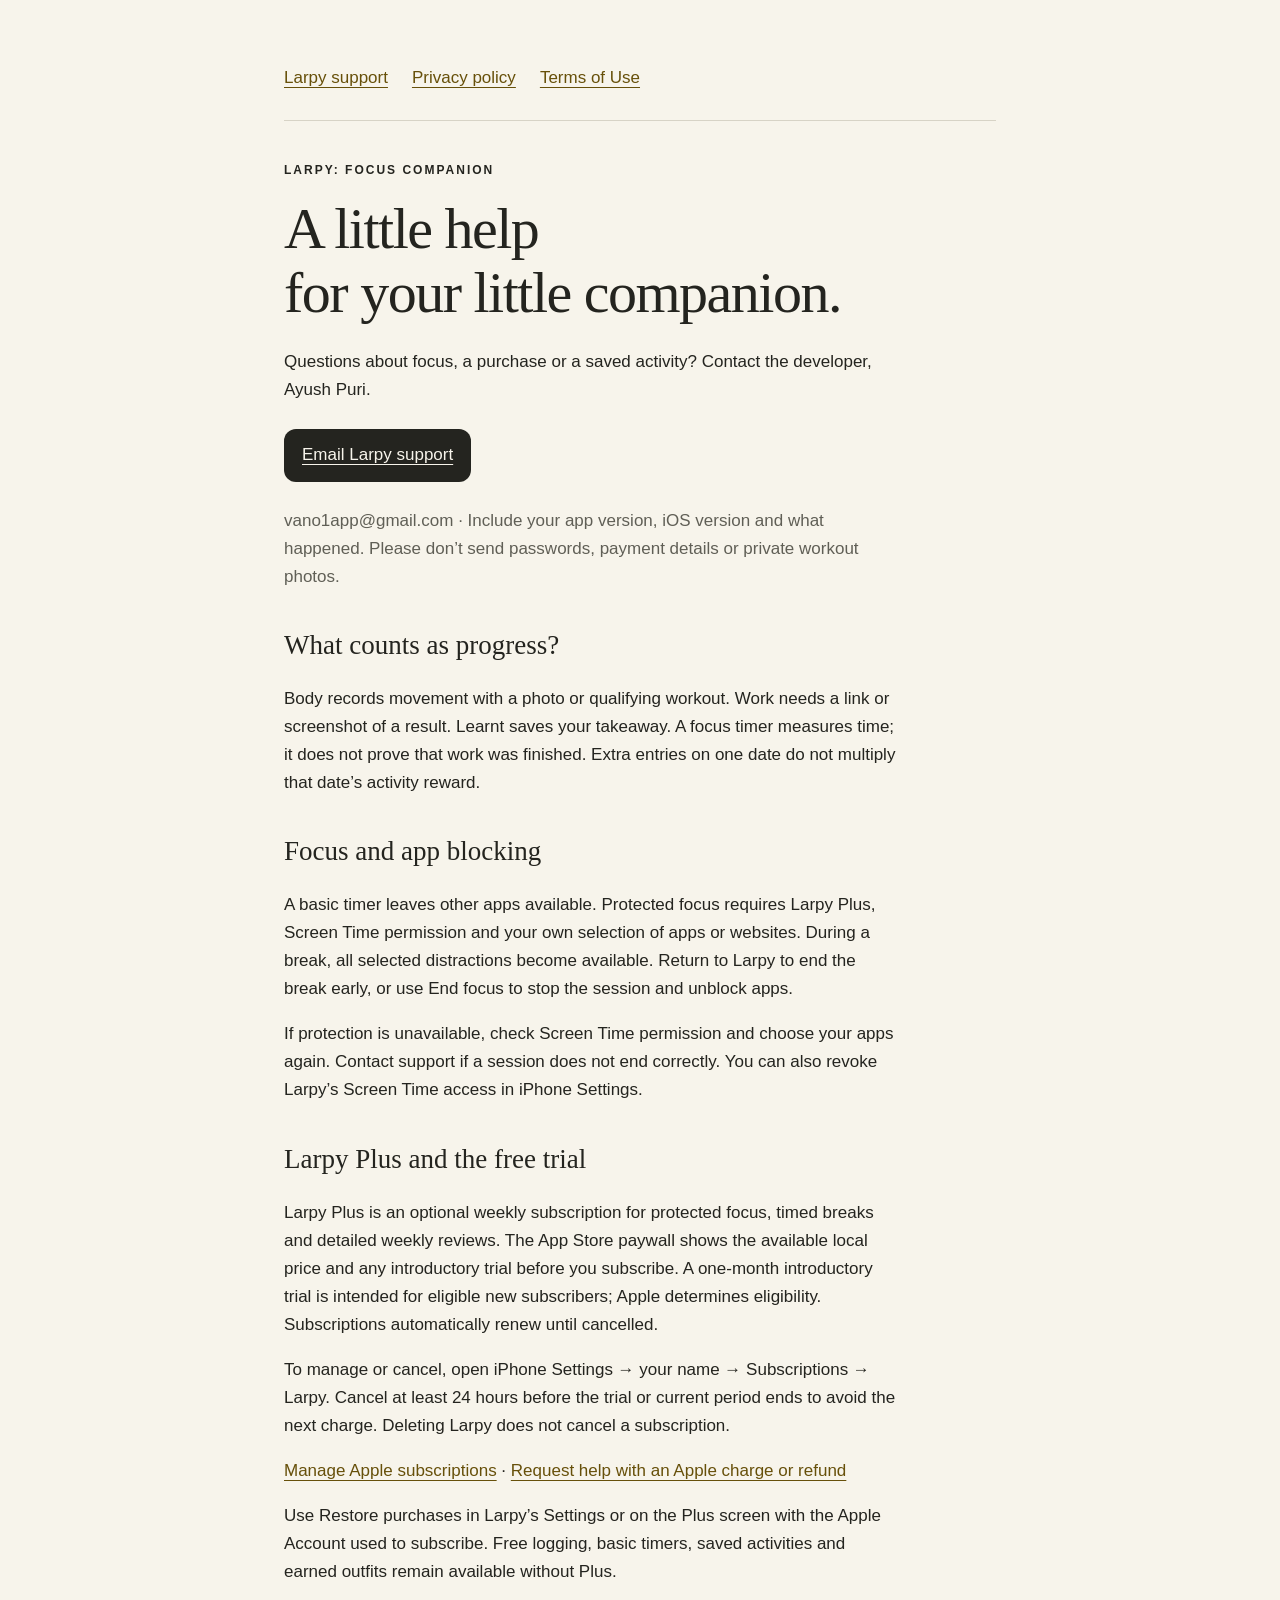
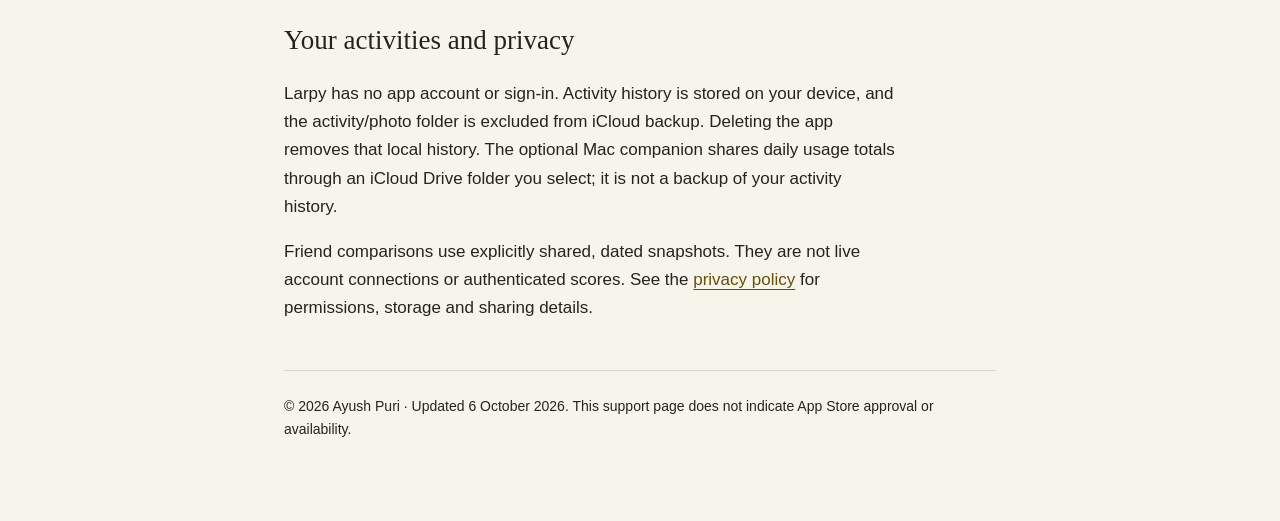
==== index.html @ c8212d13 "Publish Larpy support and privacy pages" ====
<!doctype html><html lang="en"><head><meta charset="utf-8"><meta name="viewport" content="width=device-width,initial-scale=1"><title>Larpy — Help & support</title><meta name="description" content="Help with Larpy activities, focus, purchases and your data."><link rel="stylesheet" href="style.css"></head><body><main>
<nav aria-label="Main"><a href="./" aria-current="page">Larpy support</a><a href="privacy.html">Privacy policy</a><a href="https://www.apple.com/legal/internet-services/itunes/dev/stdeula/">Terms of Use</a></nav>
<p class="eyebrow">Larpy: Focus Companion</p><h1>A little help<br>for your little companion.</h1><p>Questions about focus, a purchase or a saved activity? Contact the developer, Ayush Puri.</p><a class="contact" href="mailto:vano1app@gmail.com?subject=Larpy%20support">Email Larpy support</a><p class="muted">vano1app@gmail.com · Include your app version, iOS version and what happened. Please don’t send passwords, payment details or private workout photos.</p>
<h2>What counts as progress?</h2><p>Body records movement with a photo or qualifying workout. Work needs a link or screenshot of a result. Learnt saves your takeaway. A focus timer measures time; it does not prove that work was finished. Extra entries on one date do not multiply that date’s activity reward.</p>
<h2>Focus and app blocking</h2><p>A basic timer leaves other apps available. Protected focus requires Larpy Plus, Screen Time permission and your own selection of apps or websites. During a break, all selected distractions become available. Return to Larpy to end the break early, or use End focus to stop the session and unblock apps.</p><p>If protection is unavailable, check Screen Time permission and choose your apps again. Contact support if a session does not end correctly. You can also revoke Larpy’s Screen Time access in iPhone Settings.</p>
<h2>Larpy Plus and the free trial</h2><p>Larpy Plus is an optional weekly subscription for protected focus, timed breaks and detailed weekly reviews. The App Store paywall shows the available local price and any introductory trial before you subscribe. A one-month introductory trial is intended for eligible new subscribers; Apple determines eligibility. Subscriptions automatically renew until cancelled.</p><p>To manage or cancel, open iPhone Settings → your name → Subscriptions → Larpy. Cancel at least 24 hours before the trial or current period ends to avoid the next charge. Deleting Larpy does not cancel a subscription.</p><p><a href="https://apps.apple.com/account/subscriptions">Manage Apple subscriptions</a> · <a href="https://reportaproblem.apple.com/">Request help with an Apple charge or refund</a></p><p>Use Restore purchases in Larpy’s Settings or on the Plus screen with the Apple Account used to subscribe. Free logging, basic timers, saved activities and earned outfits remain available without Plus.</p>
<h2>Your activities and privacy</h2><p>Larpy has no app account or sign-in. Activity history is stored on your device, and the activity/photo folder is excluded from iCloud backup. Deleting the app removes that local history. The optional Mac companion shares daily usage totals through an iCloud Drive folder you select; it is not a backup of your activity history.</p><p>Friend comparisons use explicitly shared, dated snapshots. They are not live account connections or authenticated scores. See the <a href="privacy.html">privacy policy</a> for permissions, storage and sharing details.</p>
<footer>© 2026 Ayush Puri · Updated 6 October 2026. This support page does not indicate App Store approval or availability.</footer></main></body></html>
---- style.css ----
:root{color-scheme:light dark;--bg:#f7f4eb;--ink:#24241f;--muted:#605f56;--line:#d7d3c6;--accent:#67500a}*{box-sizing:border-box}body{margin:0;background:var(--bg);color:var(--ink);font:17px/1.65 -apple-system,BlinkMacSystemFont,"Segoe UI",sans-serif}main{max-width:760px;margin:auto;padding:56px 24px 80px}nav{display:flex;flex-wrap:wrap;gap:12px 24px;border-bottom:1px solid var(--line);padding-bottom:20px;margin-bottom:40px}a{color:var(--accent);text-underline-offset:4px}nav a{min-height:44px;display:flex;align-items:center}h1{font:500 clamp(36px,7vw,58px)/1.1 Georgia,serif;letter-spacing:-1.5px;margin:16px 0 24px}h2{font:500 27px/1.25 Georgia,serif;margin-top:38px}p,li{max-width:65ch}small,.muted{color:var(--muted)}.eyebrow{letter-spacing:2px;font-size:12px;font-weight:700;text-transform:uppercase}.contact{display:inline-block;padding:12px 18px;background:var(--ink);color:var(--bg);border-radius:12px;margin:8px 0}footer{margin-top:48px;padding-top:24px;border-top:1px solid var(--line);font-size:14px}a:focus-visible{outline:3px solid currentColor;outline-offset:5px}@media(prefers-color-scheme:dark){:root{--bg:#171714;--ink:#f4efde;--muted:#b9b6a9;--line:#3b3b34;--accent:#dcc173}}@media(max-width:480px){main{padding-top:28px}h1{letter-spacing:-1px}}
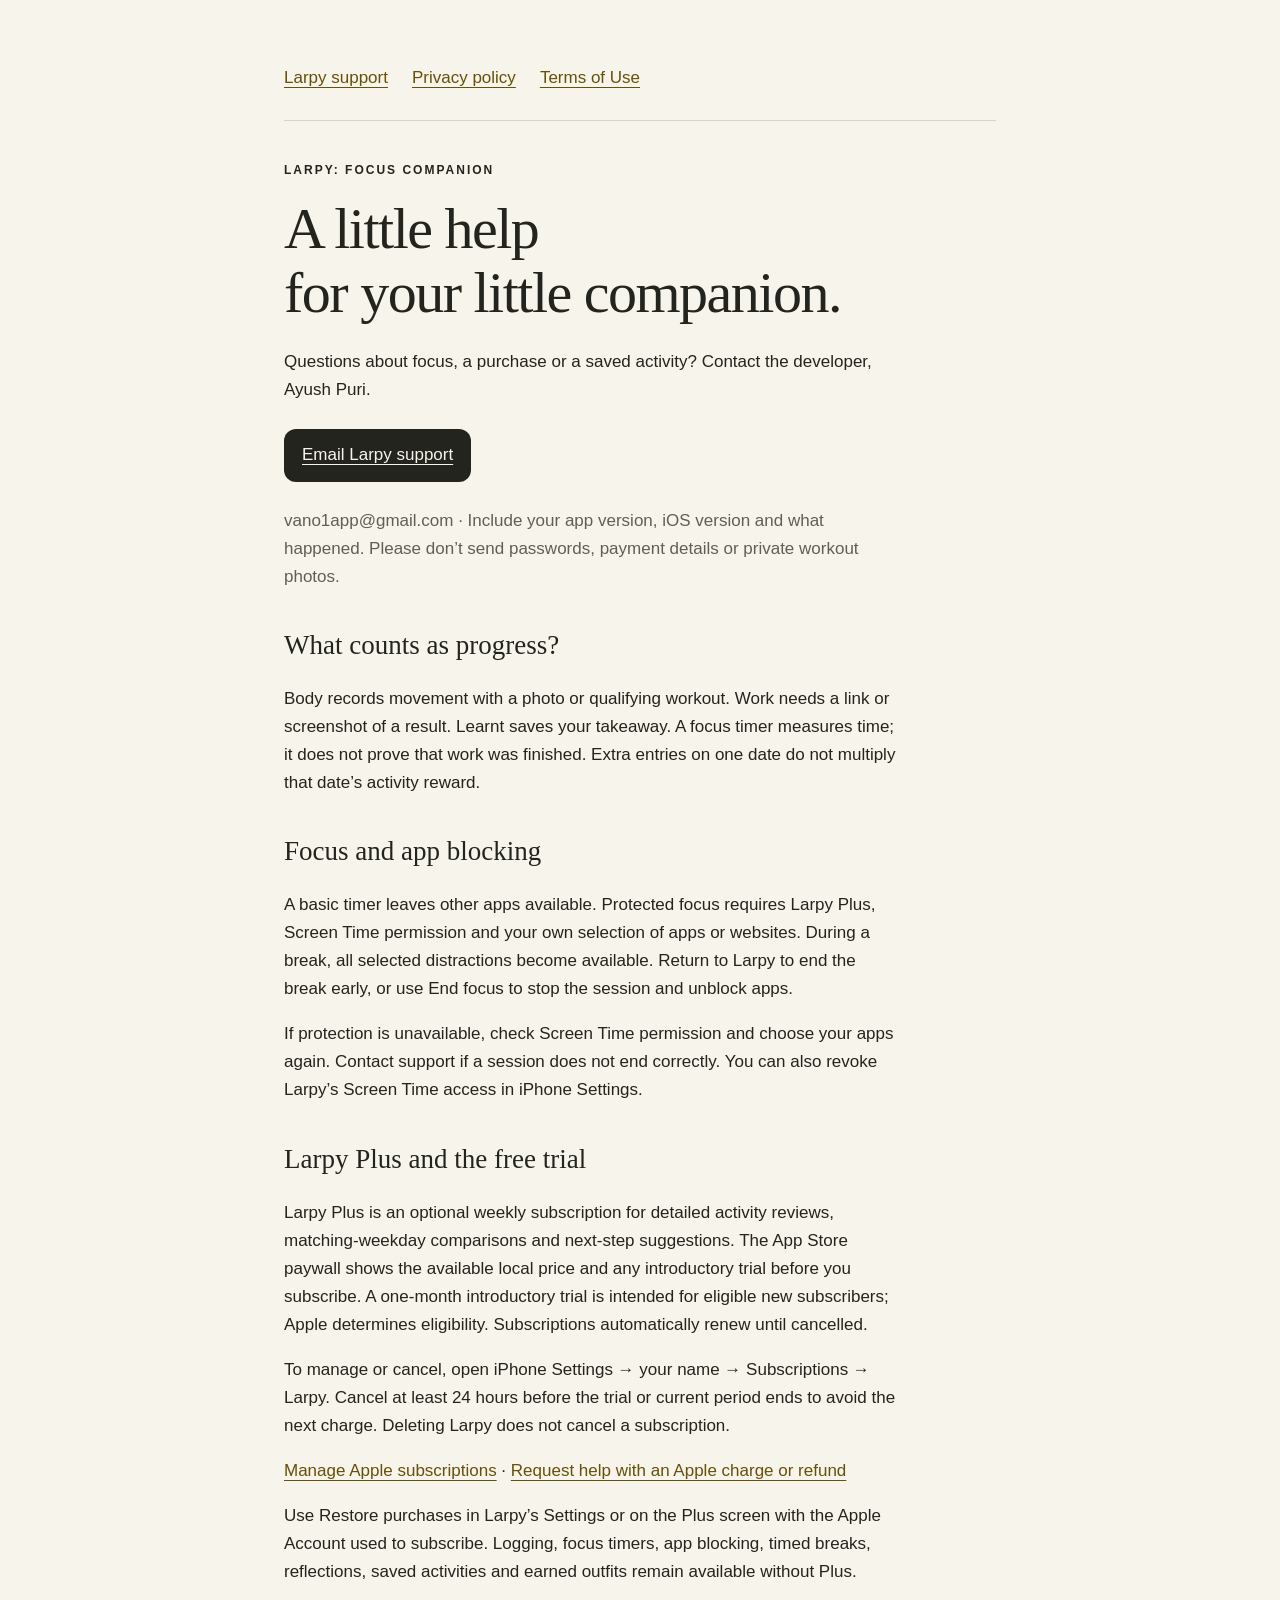
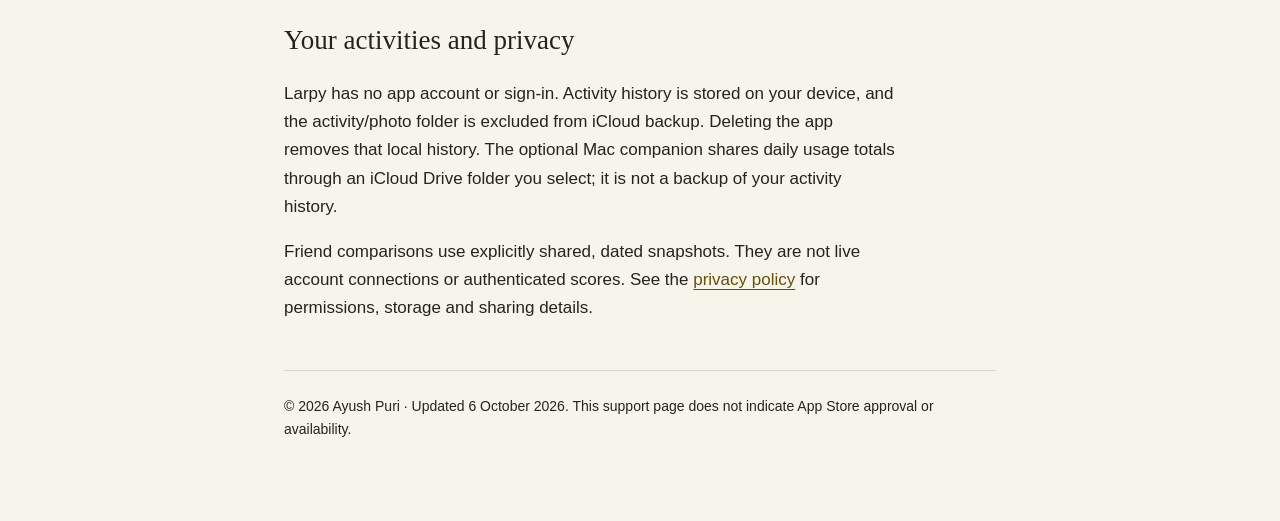
==== commit 2520928a: "Clarify free Screen Time features and Plus review scope" ====
--- a/index.html
+++ b/index.html
@@ -3,6 +3,6 @@
 <p class="eyebrow">Larpy: Focus Companion</p><h1>A little help<br>for your little companion.</h1><p>Questions about focus, a purchase or a saved activity? Contact the developer, Ayush Puri.</p><a class="contact" href="mailto:vano1app@gmail.com?subject=Larpy%20support">Email Larpy support</a><p class="muted">vano1app@gmail.com · Include your app version, iOS version and what happened. Please don’t send passwords, payment details or private workout photos.</p>
 <h2>What counts as progress?</h2><p>Body records movement with a photo or qualifying workout. Work needs a link or screenshot of a result. Learnt saves your takeaway. A focus timer measures time; it does not prove that work was finished. Extra entries on one date do not multiply that date’s activity reward.</p>
 <h2>Focus and app blocking</h2><p>A basic timer leaves other apps available. Protected focus requires Larpy Plus, Screen Time permission and your own selection of apps or websites. During a break, all selected distractions become available. Return to Larpy to end the break early, or use End focus to stop the session and unblock apps.</p><p>If protection is unavailable, check Screen Time permission and choose your apps again. Contact support if a session does not end correctly. You can also revoke Larpy’s Screen Time access in iPhone Settings.</p>
-<h2>Larpy Plus and the free trial</h2><p>Larpy Plus is an optional weekly subscription for protected focus, timed breaks and detailed weekly reviews. The App Store paywall shows the available local price and any introductory trial before you subscribe. A one-month introductory trial is intended for eligible new subscribers; Apple determines eligibility. Subscriptions automatically renew until cancelled.</p><p>To manage or cancel, open iPhone Settings → your name → Subscriptions → Larpy. Cancel at least 24 hours before the trial or current period ends to avoid the next charge. Deleting Larpy does not cancel a subscription.</p><p><a href="https://apps.apple.com/account/subscriptions">Manage Apple subscriptions</a> · <a href="https://reportaproblem.apple.com/">Request help with an Apple charge or refund</a></p><p>Use Restore purchases in Larpy’s Settings or on the Plus screen with the Apple Account used to subscribe. Free logging, basic timers, saved activities and earned outfits remain available without Plus.</p>
+<h2>Larpy Plus and the free trial</h2><p>Larpy Plus is an optional weekly subscription for detailed activity reviews, matching-weekday comparisons and next-step suggestions. The App Store paywall shows the available local price and any introductory trial before you subscribe. A one-month introductory trial is intended for eligible new subscribers; Apple determines eligibility. Subscriptions automatically renew until cancelled.</p><p>To manage or cancel, open iPhone Settings → your name → Subscriptions → Larpy. Cancel at least 24 hours before the trial or current period ends to avoid the next charge. Deleting Larpy does not cancel a subscription.</p><p><a href="https://apps.apple.com/account/subscriptions">Manage Apple subscriptions</a> · <a href="https://reportaproblem.apple.com/">Request help with an Apple charge or refund</a></p><p>Use Restore purchases in Larpy’s Settings or on the Plus screen with the Apple Account used to subscribe. Logging, focus timers, app blocking, timed breaks, reflections, saved activities and earned outfits remain available without Plus.</p>
 <h2>Your activities and privacy</h2><p>Larpy has no app account or sign-in. Activity history is stored on your device, and the activity/photo folder is excluded from iCloud backup. Deleting the app removes that local history. The optional Mac companion shares daily usage totals through an iCloud Drive folder you select; it is not a backup of your activity history.</p><p>Friend comparisons use explicitly shared, dated snapshots. They are not live account connections or authenticated scores. See the <a href="privacy.html">privacy policy</a> for permissions, storage and sharing details.</p>
 <footer>© 2026 Ayush Puri · Updated 6 October 2026. This support page does not indicate App Store approval or availability.</footer></main></body></html>
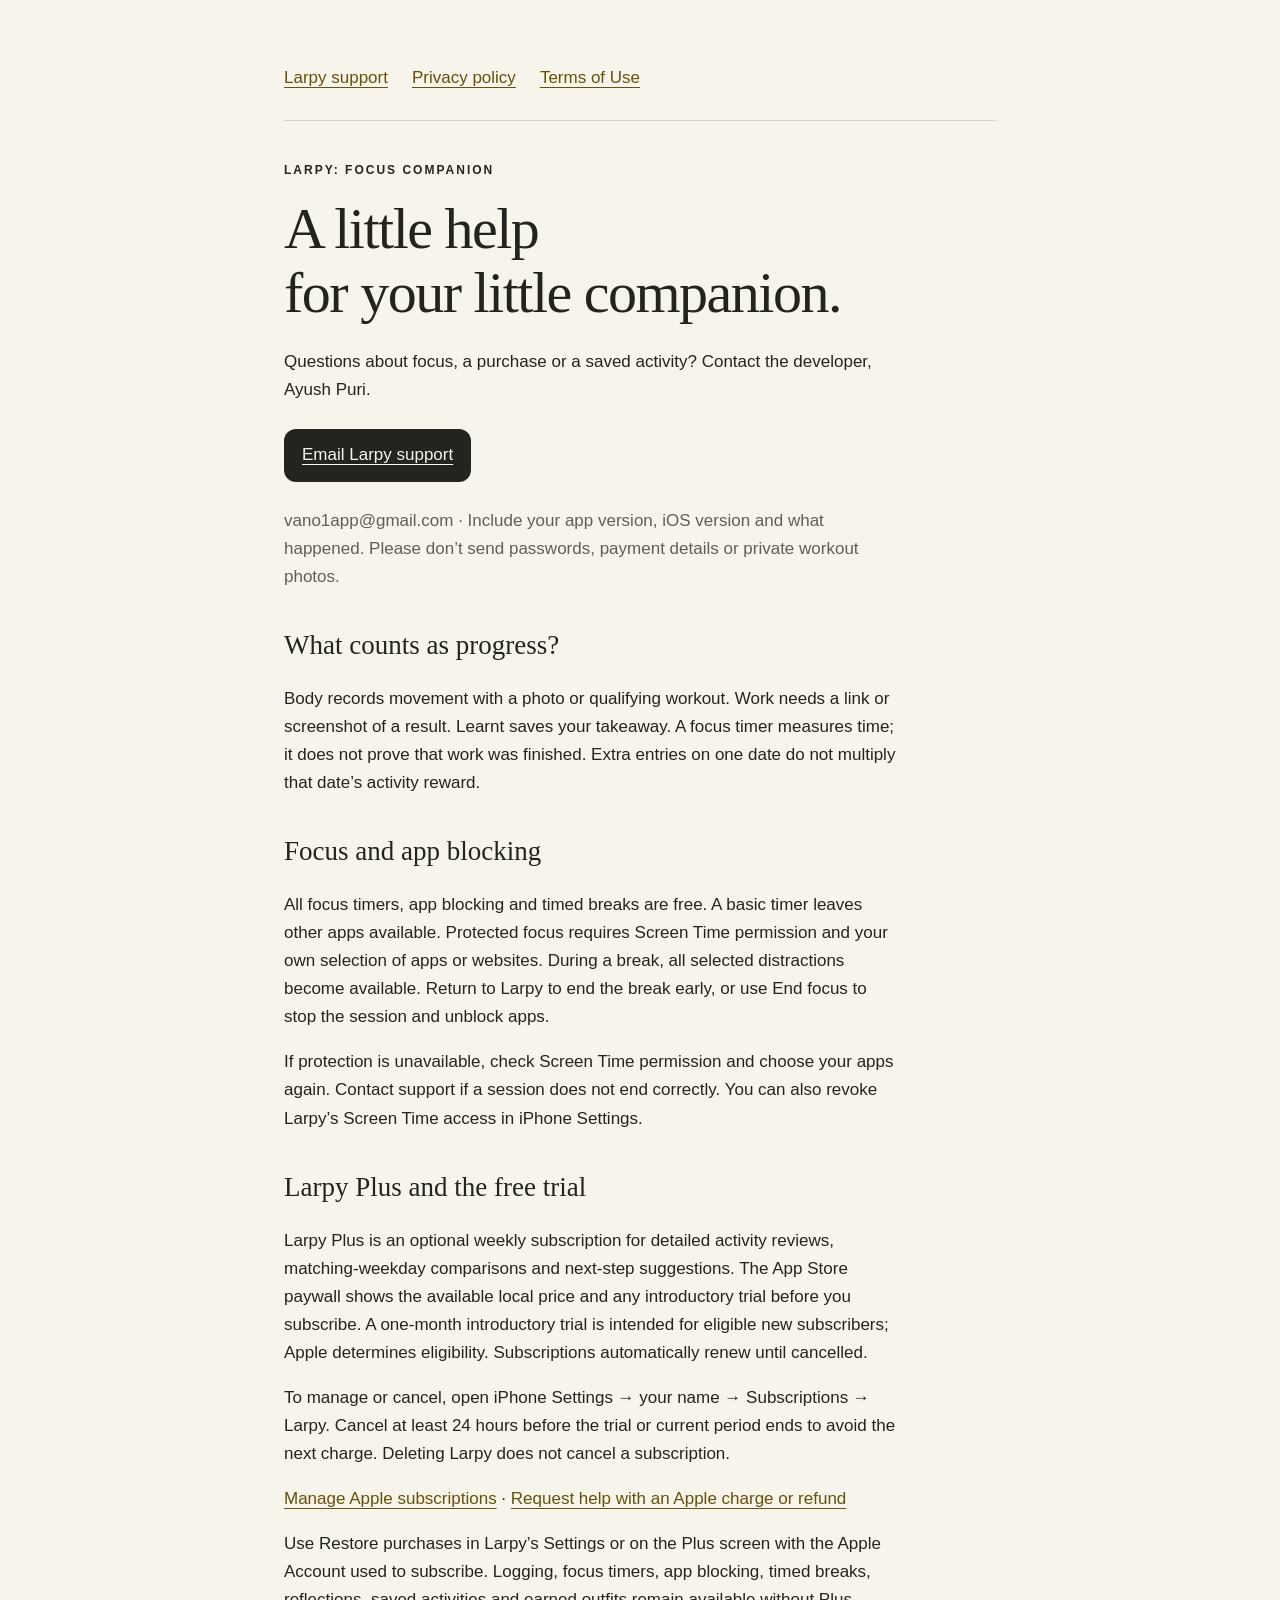
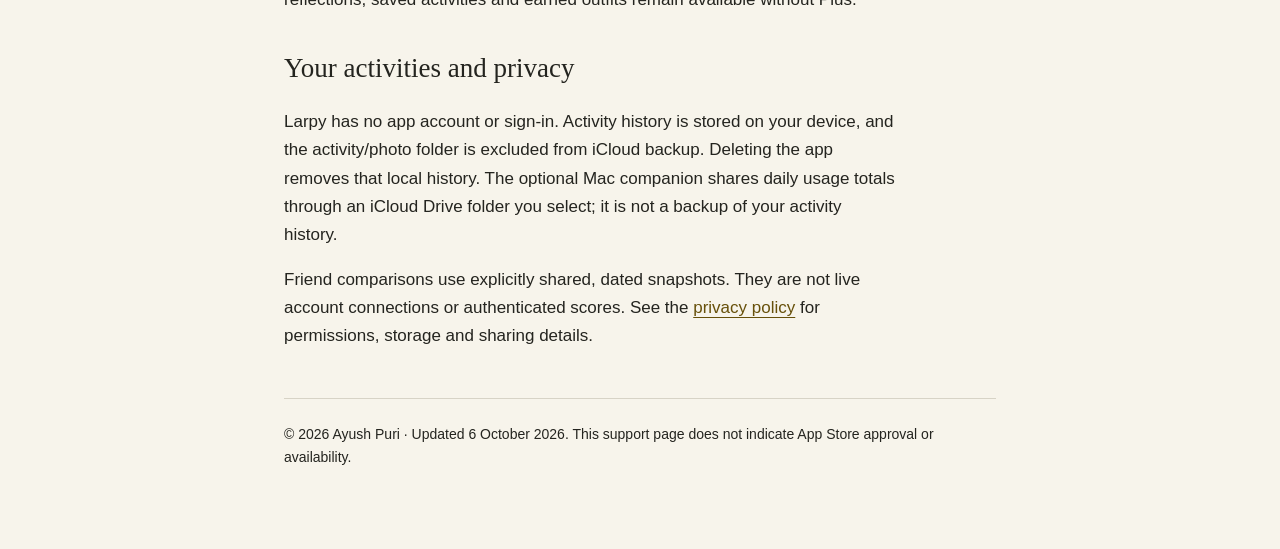
==== commit 67e51548: "Correct free focus requirement in support instructions" ====
--- a/index.html
+++ b/index.html
@@ -2,7 +2,7 @@
 <nav aria-label="Main"><a href="./" aria-current="page">Larpy support</a><a href="privacy.html">Privacy policy</a><a href="https://www.apple.com/legal/internet-services/itunes/dev/stdeula/">Terms of Use</a></nav>
 <p class="eyebrow">Larpy: Focus Companion</p><h1>A little help<br>for your little companion.</h1><p>Questions about focus, a purchase or a saved activity? Contact the developer, Ayush Puri.</p><a class="contact" href="mailto:vano1app@gmail.com?subject=Larpy%20support">Email Larpy support</a><p class="muted">vano1app@gmail.com · Include your app version, iOS version and what happened. Please don’t send passwords, payment details or private workout photos.</p>
 <h2>What counts as progress?</h2><p>Body records movement with a photo or qualifying workout. Work needs a link or screenshot of a result. Learnt saves your takeaway. A focus timer measures time; it does not prove that work was finished. Extra entries on one date do not multiply that date’s activity reward.</p>
-<h2>Focus and app blocking</h2><p>A basic timer leaves other apps available. Protected focus requires Larpy Plus, Screen Time permission and your own selection of apps or websites. During a break, all selected distractions become available. Return to Larpy to end the break early, or use End focus to stop the session and unblock apps.</p><p>If protection is unavailable, check Screen Time permission and choose your apps again. Contact support if a session does not end correctly. You can also revoke Larpy’s Screen Time access in iPhone Settings.</p>
+<h2>Focus and app blocking</h2><p>All focus timers, app blocking and timed breaks are free. A basic timer leaves other apps available. Protected focus requires Screen Time permission and your own selection of apps or websites. During a break, all selected distractions become available. Return to Larpy to end the break early, or use End focus to stop the session and unblock apps.</p><p>If protection is unavailable, check Screen Time permission and choose your apps again. Contact support if a session does not end correctly. You can also revoke Larpy’s Screen Time access in iPhone Settings.</p>
 <h2>Larpy Plus and the free trial</h2><p>Larpy Plus is an optional weekly subscription for detailed activity reviews, matching-weekday comparisons and next-step suggestions. The App Store paywall shows the available local price and any introductory trial before you subscribe. A one-month introductory trial is intended for eligible new subscribers; Apple determines eligibility. Subscriptions automatically renew until cancelled.</p><p>To manage or cancel, open iPhone Settings → your name → Subscriptions → Larpy. Cancel at least 24 hours before the trial or current period ends to avoid the next charge. Deleting Larpy does not cancel a subscription.</p><p><a href="https://apps.apple.com/account/subscriptions">Manage Apple subscriptions</a> · <a href="https://reportaproblem.apple.com/">Request help with an Apple charge or refund</a></p><p>Use Restore purchases in Larpy’s Settings or on the Plus screen with the Apple Account used to subscribe. Logging, focus timers, app blocking, timed breaks, reflections, saved activities and earned outfits remain available without Plus.</p>
 <h2>Your activities and privacy</h2><p>Larpy has no app account or sign-in. Activity history is stored on your device, and the activity/photo folder is excluded from iCloud backup. Deleting the app removes that local history. The optional Mac companion shares daily usage totals through an iCloud Drive folder you select; it is not a backup of your activity history.</p><p>Friend comparisons use explicitly shared, dated snapshots. They are not live account connections or authenticated scores. See the <a href="privacy.html">privacy policy</a> for permissions, storage and sharing details.</p>
 <footer>© 2026 Ayush Puri · Updated 6 October 2026. This support page does not indicate App Store approval or availability.</footer></main></body></html>
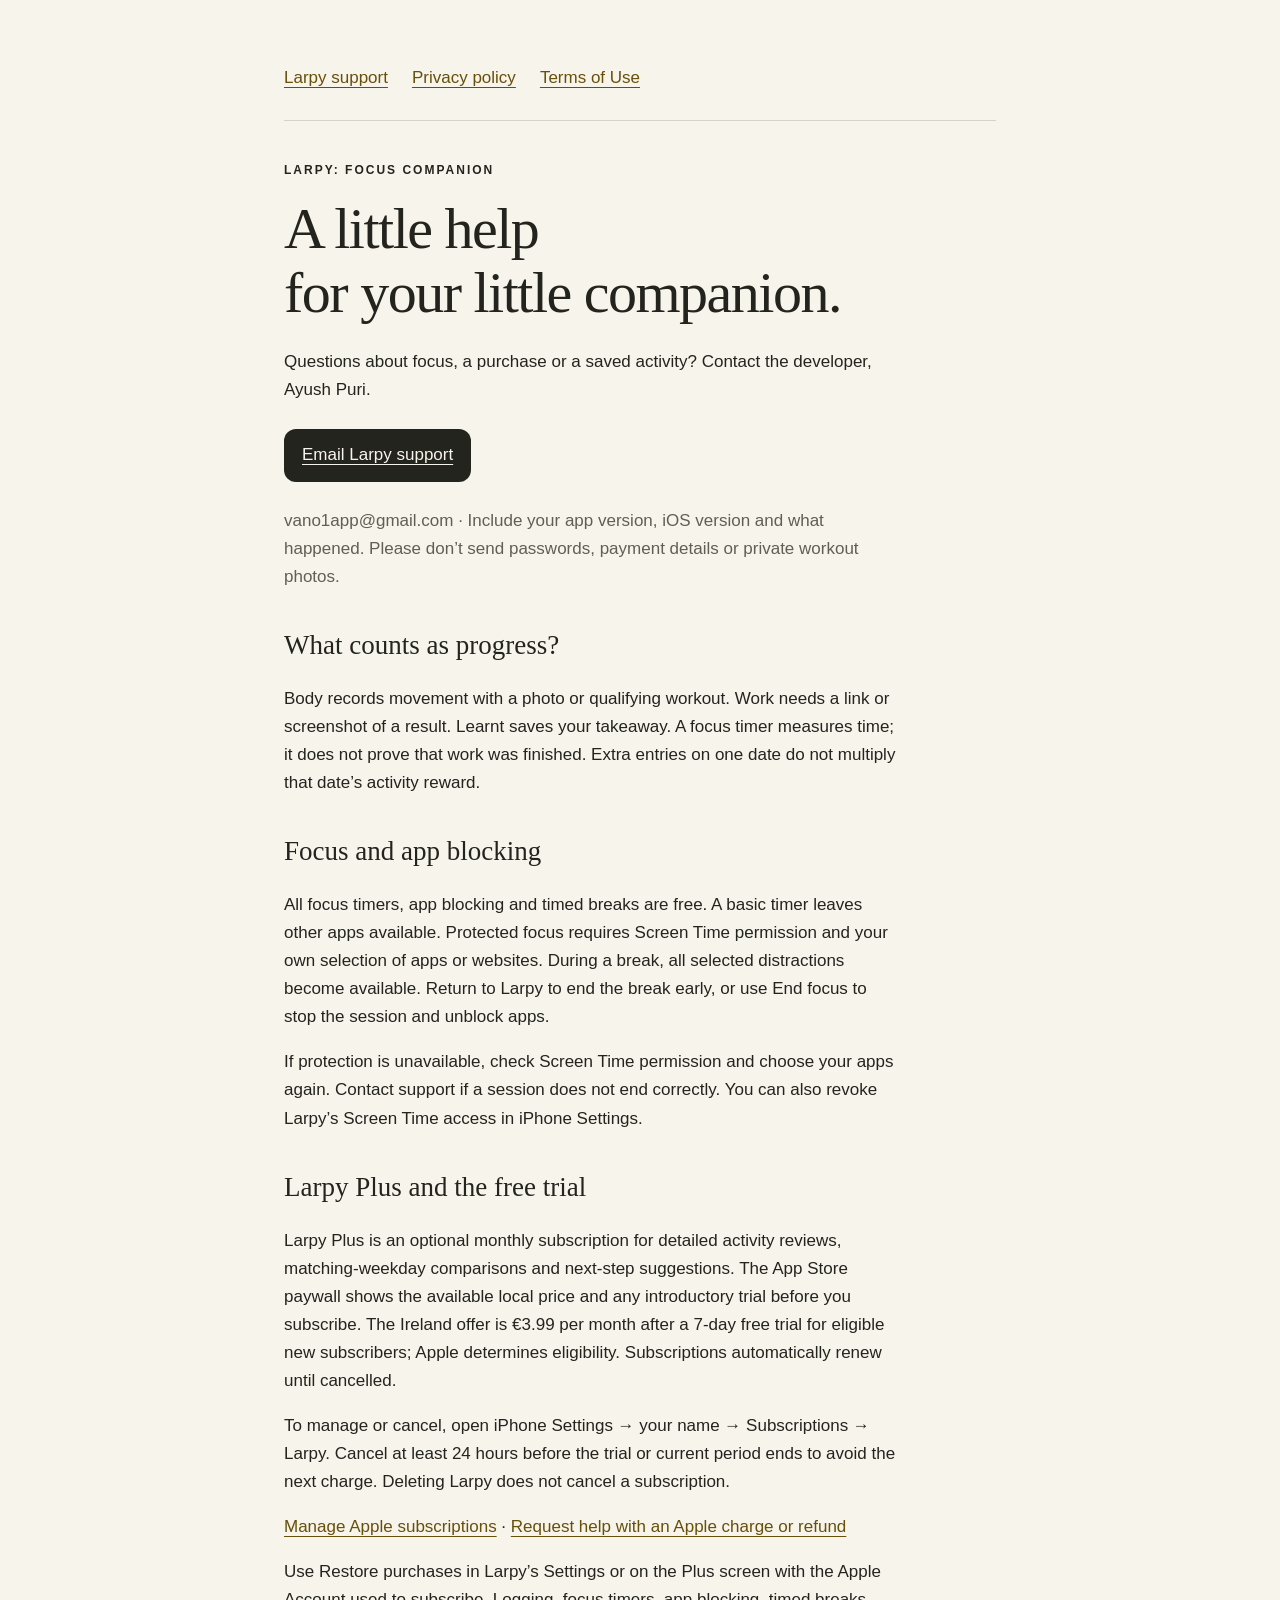
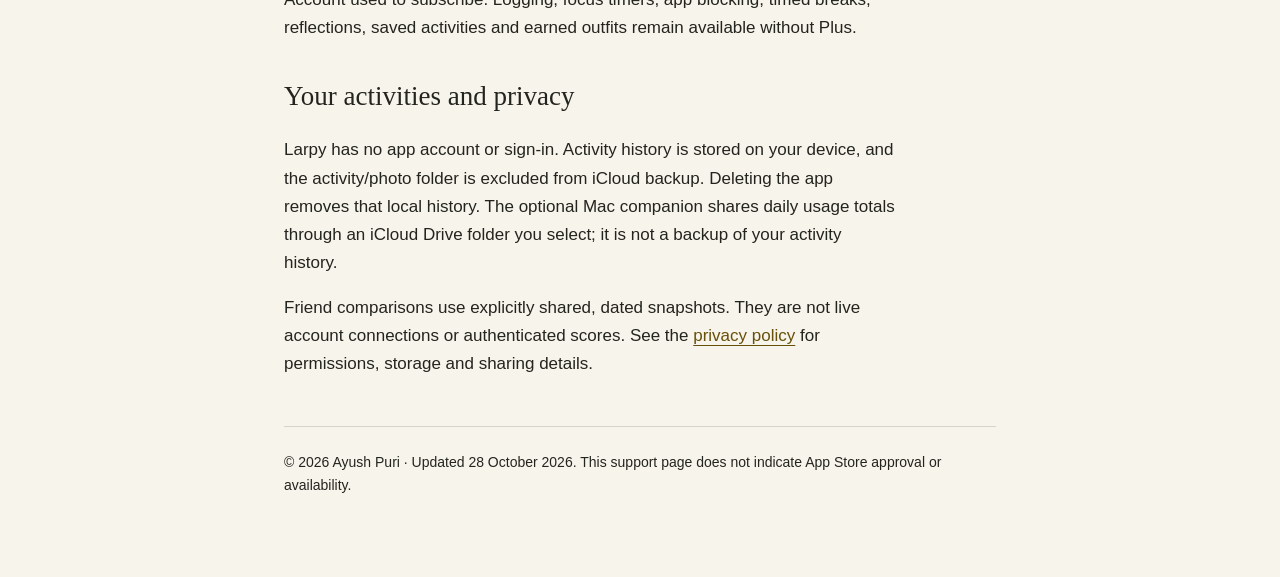
==== commit 5ee448dc: "Describe monthly Larpy Plus offer and seven-day trial" ====
--- a/index.html
+++ b/index.html
@@ -3,6 +3,6 @@
 <p class="eyebrow">Larpy: Focus Companion</p><h1>A little help<br>for your little companion.</h1><p>Questions about focus, a purchase or a saved activity? Contact the developer, Ayush Puri.</p><a class="contact" href="mailto:vano1app@gmail.com?subject=Larpy%20support">Email Larpy support</a><p class="muted">vano1app@gmail.com · Include your app version, iOS version and what happened. Please don’t send passwords, payment details or private workout photos.</p>
 <h2>What counts as progress?</h2><p>Body records movement with a photo or qualifying workout. Work needs a link or screenshot of a result. Learnt saves your takeaway. A focus timer measures time; it does not prove that work was finished. Extra entries on one date do not multiply that date’s activity reward.</p>
 <h2>Focus and app blocking</h2><p>All focus timers, app blocking and timed breaks are free. A basic timer leaves other apps available. Protected focus requires Screen Time permission and your own selection of apps or websites. During a break, all selected distractions become available. Return to Larpy to end the break early, or use End focus to stop the session and unblock apps.</p><p>If protection is unavailable, check Screen Time permission and choose your apps again. Contact support if a session does not end correctly. You can also revoke Larpy’s Screen Time access in iPhone Settings.</p>
-<h2>Larpy Plus and the free trial</h2><p>Larpy Plus is an optional weekly subscription for detailed activity reviews, matching-weekday comparisons and next-step suggestions. The App Store paywall shows the available local price and any introductory trial before you subscribe. A one-month introductory trial is intended for eligible new subscribers; Apple determines eligibility. Subscriptions automatically renew until cancelled.</p><p>To manage or cancel, open iPhone Settings → your name → Subscriptions → Larpy. Cancel at least 24 hours before the trial or current period ends to avoid the next charge. Deleting Larpy does not cancel a subscription.</p><p><a href="https://apps.apple.com/account/subscriptions">Manage Apple subscriptions</a> · <a href="https://reportaproblem.apple.com/">Request help with an Apple charge or refund</a></p><p>Use Restore purchases in Larpy’s Settings or on the Plus screen with the Apple Account used to subscribe. Logging, focus timers, app blocking, timed breaks, reflections, saved activities and earned outfits remain available without Plus.</p>
+<h2>Larpy Plus and the free trial</h2><p>Larpy Plus is an optional monthly subscription for detailed activity reviews, matching-weekday comparisons and next-step suggestions. The App Store paywall shows the available local price and any introductory trial before you subscribe. The Ireland offer is €3.99 per month after a 7-day free trial for eligible new subscribers; Apple determines eligibility. Subscriptions automatically renew until cancelled.</p><p>To manage or cancel, open iPhone Settings → your name → Subscriptions → Larpy. Cancel at least 24 hours before the trial or current period ends to avoid the next charge. Deleting Larpy does not cancel a subscription.</p><p><a href="https://apps.apple.com/account/subscriptions">Manage Apple subscriptions</a> · <a href="https://reportaproblem.apple.com/">Request help with an Apple charge or refund</a></p><p>Use Restore purchases in Larpy’s Settings or on the Plus screen with the Apple Account used to subscribe. Logging, focus timers, app blocking, timed breaks, reflections, saved activities and earned outfits remain available without Plus.</p>
 <h2>Your activities and privacy</h2><p>Larpy has no app account or sign-in. Activity history is stored on your device, and the activity/photo folder is excluded from iCloud backup. Deleting the app removes that local history. The optional Mac companion shares daily usage totals through an iCloud Drive folder you select; it is not a backup of your activity history.</p><p>Friend comparisons use explicitly shared, dated snapshots. They are not live account connections or authenticated scores. See the <a href="privacy.html">privacy policy</a> for permissions, storage and sharing details.</p>
-<footer>© 2026 Ayush Puri · Updated 6 October 2026. This support page does not indicate App Store approval or availability.</footer></main></body></html>
+<footer>© 2026 Ayush Puri · Updated 28 October 2026. This support page does not indicate App Store approval or availability.</footer></main></body></html>
